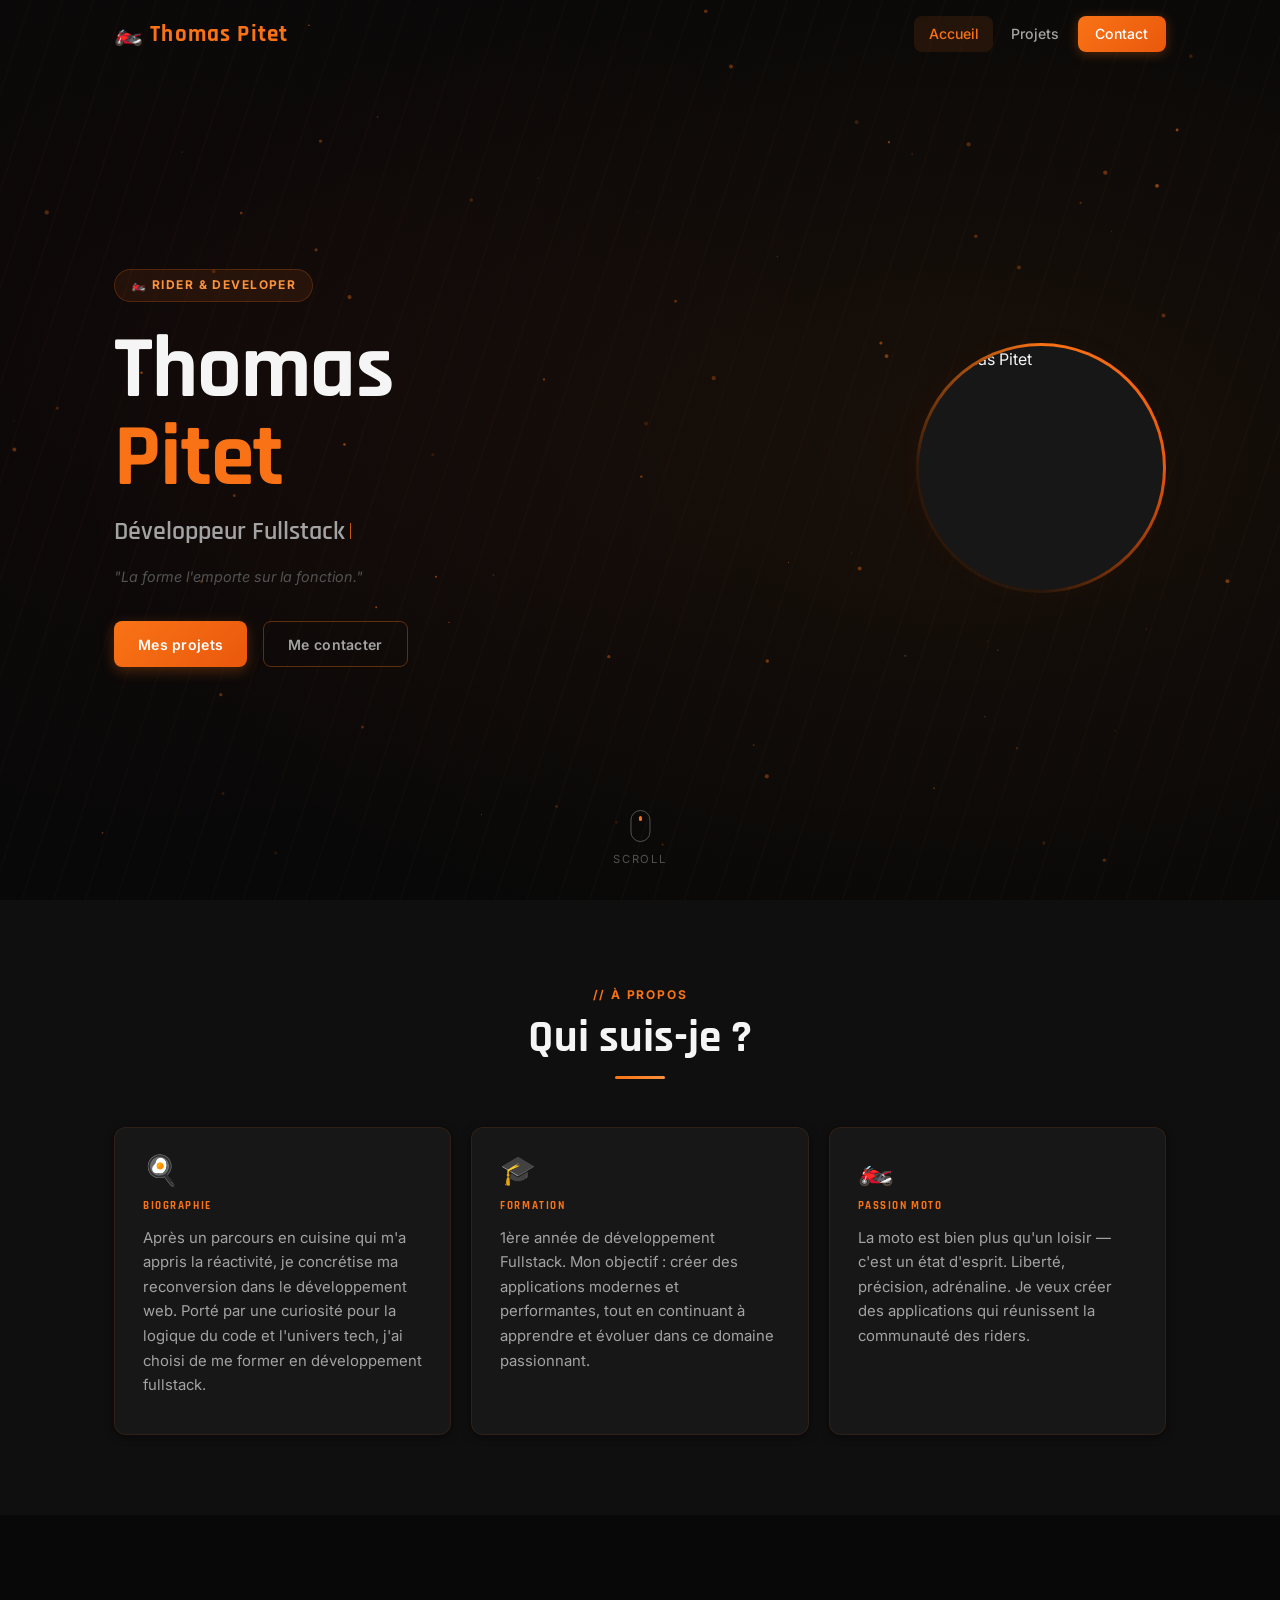
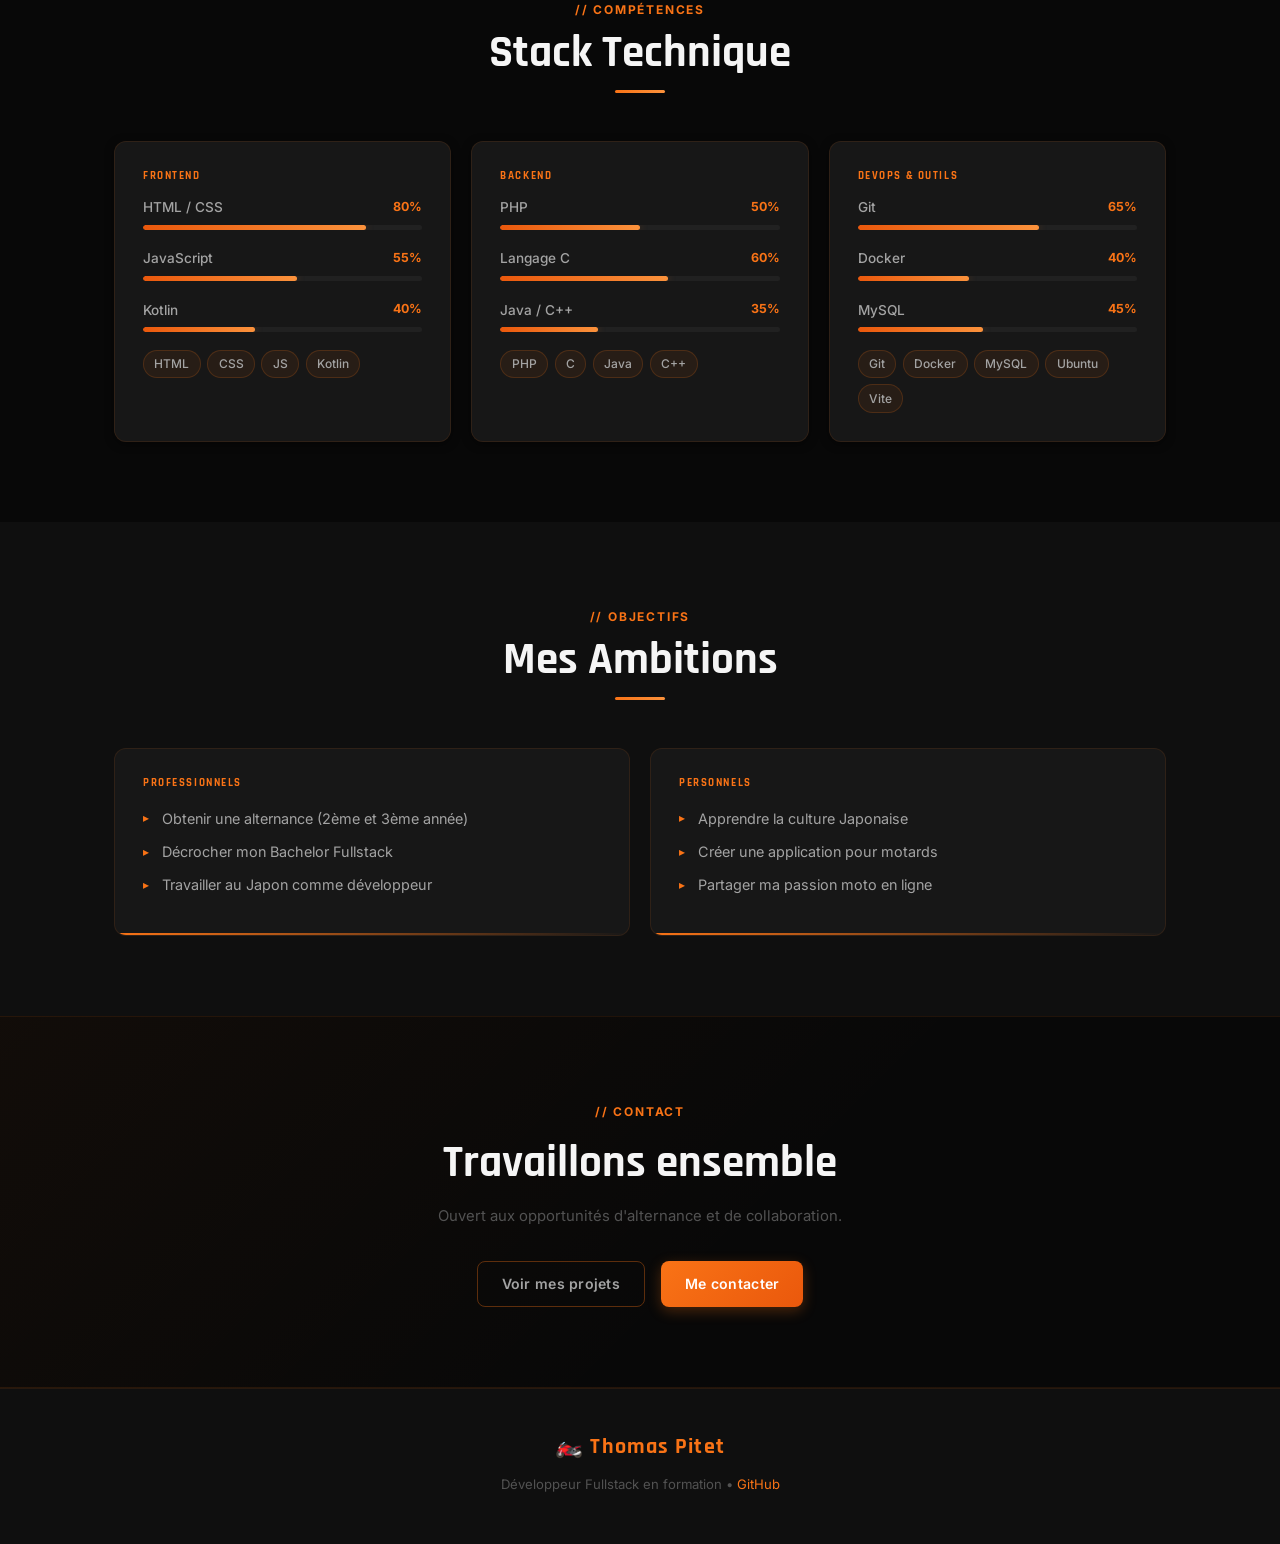
==== index.html @ 204278e8 "mise a jour avec IA" ====
<!DOCTYPE html>
<html lang="fr">
<head>
    <meta charset="utf-8" />
    <meta name="viewport" content="width=device-width, initial-scale=1" />
    <title>Thomas Pitet — Développeur Fullstack & Motard</title>
    <link rel="stylesheet" href="assets/css/style.css" />
</head>
<body>

<!-- LOADER -->
<div id="loader">
    <div class="loader-text">THOMAS.DEV</div>
    <div class="loader-bar-wrap"><div class="loader-bar-fill"></div></div>
</div>

<!-- NAVBAR -->
<nav id="navbar">
    <div class="nav-container">
        <a href="index.html" class="nav-logo">🏍️ Thomas Pitet</a>
        <div class="nav-links">
            <a href="index.html" class="nav-link active">Accueil</a>
            <a href="pages/projets.html" class="nav-link">Projets</a>
            <a href="pages/contact.html" class="nav-link nav-cta">Contact</a>
        </div>
        <button class="hamburger" aria-label="Menu">
            <span></span><span></span><span></span>
        </button>
    </div>
    <div class="mobile-menu">
        <a href="index.html" class="nav-link active">Accueil</a>
        <a href="pages/projets.html" class="nav-link">Projets</a>
        <a href="pages/contact.html" class="nav-link">Contact</a>
    </div>
</nav>

<!-- HERO -->
<section id="hero">
    <div class="hero-bg"></div>
    <div class="hero-bg-lines"></div>
    <canvas id="particles-canvas"></canvas>

    <div class="hero-inner">
        <div class="hero-content">
            <div class="hero-badge">🏍️ Rider &amp; Developer</div>
            <h1 class="hero-name">Thomas<br/><span class="accent">Pitet</span></h1>
            <p class="hero-subtitle">
                <span id="typewriter">Développeur Fullstack</span><span class="cursor-blink">|</span>
            </p>
            <p class="hero-quote">"La forme l'emporte sur la fonction."</p>
            <div class="hero-cta">
                <a href="pages/projets.html" class="btn btn-primary">Mes projets</a>
                <a href="pages/contact.html" class="btn btn-outline">Me contacter</a>
            </div>
        </div>
        <div class="hero-photo-col">
            <div class="hero-photo-ring">
                <div class="hero-photo-inner">
                    <img src="assets/img/thomas.jpg" alt="Thomas Pitet" />
                </div>
            </div>
        </div>
    </div>

    <div class="scroll-hint">
        <div class="scroll-mouse"></div>
        <span>Scroll</span>
    </div>
</section>

<!-- ABOUT -->
<section class="section section-alt">
    <div class="container">
        <div class="section-header reveal">
            <span class="section-tag">// À propos</span>
            <h2 class="section-title">Qui suis-je ?</h2>
            <div class="section-line"></div>
        </div>
        <div class="about-grid">
            <div class="card reveal reveal-delay-1">
                <div class="card-icon">🍳</div>
                <h3>Biographie</h3>
                <p>Après un parcours en cuisine qui m'a appris la réactivité, je concrétise ma reconversion dans le développement web. Porté par une curiosité pour la logique du code et l'univers tech, j'ai choisi de me former en développement fullstack.</p>
            </div>
            <div class="card reveal reveal-delay-2">
                <div class="card-icon">🎓</div>
                <h3>Formation</h3>
                <p>1ère année de développement Fullstack. Mon objectif : créer des applications modernes et performantes, tout en continuant à apprendre et évoluer dans ce domaine passionnant.</p>
            </div>
            <div class="card reveal reveal-delay-3">
                <div class="card-icon">🏍️</div>
                <h3>Passion Moto</h3>
                <p>La moto est bien plus qu'un loisir — c'est un état d'esprit. Liberté, précision, adrénaline. Je veux créer des applications qui réunissent la communauté des riders.</p>
            </div>
        </div>
    </div>
</section>

<!-- SKILLS -->
<section class="section">
    <div class="container">
        <div class="section-header reveal">
            <span class="section-tag">// Compétences</span>
            <h2 class="section-title">Stack Technique</h2>
            <div class="section-line"></div>
        </div>
        <div class="skills-grid">
            <div class="card reveal reveal-delay-1">
                <h3>Frontend</h3>
                <div class="skill-item">
                    <div class="skill-header"><span class="skill-label">HTML / CSS</span><span class="skill-pct">80%</span></div>
                    <div class="skill-track"><div class="skill-fill" data-pct="80"></div></div>
                </div>
                <div class="skill-item">
                    <div class="skill-header"><span class="skill-label">JavaScript</span><span class="skill-pct">55%</span></div>
                    <div class="skill-track"><div class="skill-fill" data-pct="55"></div></div>
                </div>
                <div class="skill-item">
                    <div class="skill-header"><span class="skill-label">Kotlin</span><span class="skill-pct">40%</span></div>
                    <div class="skill-track"><div class="skill-fill" data-pct="40"></div></div>
                </div>
                <div class="tech-tags">
                    <span class="tech-tag">HTML</span>
                    <span class="tech-tag">CSS</span>
                    <span class="tech-tag">JS</span>
                    <span class="tech-tag">Kotlin</span>
                </div>
            </div>
            <div class="card reveal reveal-delay-2">
                <h3>Backend</h3>
                <div class="skill-item">
                    <div class="skill-header"><span class="skill-label">PHP</span><span class="skill-pct">50%</span></div>
                    <div class="skill-track"><div class="skill-fill" data-pct="50"></div></div>
                </div>
                <div class="skill-item">
                    <div class="skill-header"><span class="skill-label">Langage C</span><span class="skill-pct">60%</span></div>
                    <div class="skill-track"><div class="skill-fill" data-pct="60"></div></div>
                </div>
                <div class="skill-item">
                    <div class="skill-header"><span class="skill-label">Java / C++</span><span class="skill-pct">35%</span></div>
                    <div class="skill-track"><div class="skill-fill" data-pct="35"></div></div>
                </div>
                <div class="tech-tags">
                    <span class="tech-tag">PHP</span>
                    <span class="tech-tag">C</span>
                    <span class="tech-tag">Java</span>
                    <span class="tech-tag">C++</span>
                </div>
            </div>
            <div class="card reveal reveal-delay-3">
                <h3>DevOps &amp; Outils</h3>
                <div class="skill-item">
                    <div class="skill-header"><span class="skill-label">Git</span><span class="skill-pct">65%</span></div>
                    <div class="skill-track"><div class="skill-fill" data-pct="65"></div></div>
                </div>
                <div class="skill-item">
                    <div class="skill-header"><span class="skill-label">Docker</span><span class="skill-pct">40%</span></div>
                    <div class="skill-track"><div class="skill-fill" data-pct="40"></div></div>
                </div>
                <div class="skill-item">
                    <div class="skill-header"><span class="skill-label">MySQL</span><span class="skill-pct">45%</span></div>
                    <div class="skill-track"><div class="skill-fill" data-pct="45"></div></div>
                </div>
                <div class="tech-tags">
                    <span class="tech-tag">Git</span>
                    <span class="tech-tag">Docker</span>
                    <span class="tech-tag">MySQL</span>
                    <span class="tech-tag">Ubuntu</span>
                    <span class="tech-tag">Vite</span>
                </div>
            </div>
        </div>
    </div>
</section>

<!-- OBJECTIVES -->
<section class="section section-alt">
    <div class="container">
        <div class="section-header reveal">
            <span class="section-tag">// Objectifs</span>
            <h2 class="section-title">Mes Ambitions</h2>
            <div class="section-line"></div>
        </div>
        <div class="objectives-grid">
            <div class="obj-card reveal reveal-delay-1">
                <h3>Professionnels</h3>
                <ul>
                    <li>Obtenir une alternance (2ème et 3ème année)</li>
                    <li>Décrocher mon Bachelor Fullstack</li>
                    <li>Travailler au Japon comme développeur</li>
                </ul>
            </div>
            <div class="obj-card reveal reveal-delay-2">
                <h3>Personnels</h3>
                <ul>
                    <li>Apprendre la culture Japonaise</li>
                    <li>Créer une application pour motards</li>
                    <li>Partager ma passion moto en ligne</li>
                </ul>
            </div>
        </div>
    </div>
</section>

<!-- CTA -->
<section class="cta-section">
    <div class="container reveal">
        <span class="section-tag">// Contact</span>
        <h2 class="section-title">Travaillons ensemble</h2>
        <p style="color:var(--text-faint); margin-top:0.5rem;">Ouvert aux opportunités d'alternance et de collaboration.</p>
        <div class="cta-actions">
            <a href="pages/projets.html" class="btn btn-outline">Voir mes projets</a>
            <a href="pages/contact.html" class="btn btn-primary">Me contacter</a>
        </div>
    </div>
</section>

<!-- FOOTER -->
<footer class="site-footer">
    <div class="container">
        <div class="footer-logo">🏍️ Thomas Pitet</div>
        <p class="footer-sub">Développeur Fullstack en formation &bull; <a href="https://github.com/ThomasPitet" target="_blank" rel="noopener">GitHub</a></p>
    </div>
</footer>

<script src="assets/js/loader.js"></script>
<script src="assets/js/navbar.js"></script>
<script src="assets/js/reveal.js"></script>
<script src="assets/js/skill-bars.js"></script>
<script src="assets/js/typewriter.js"></script>
<script src="assets/js/particles.js"></script>
<script src="assets/js/contact-form.js"></script>
</body>
</html>
---- assets/css/style.css ----
﻿/* ============================================================================
   IMPORT FONTS — Rajdhani (display bold) + Inter (body)
   ============================================================================ */
@import url('https://fonts.googleapis.com/css2?family=Rajdhani:wght@400;500;600;700&family=Inter:wght@300;400;500;600;700&display=swap');

/* ============================================================================
   CSS VARIABLES — Moto Influencer Theme
   ============================================================================ */
:root {
    --primary:       #f97316;
    --primary-dark:  #ea580c;
    --primary-light: #fb923c;
    --primary-glow:  rgba(249, 115, 22, 0.25);
    --secondary:     #dc2626;
    --bg:            #080808;
    --bg-2:          #0f0f0f;
    --surface:       #171717;
    --surface-2:     #212121;
    --border:        rgba(249, 115, 22, 0.1);
    --border-hover:  rgba(249, 115, 22, 0.45);
    --text:          #f5f5f5;
    --text-muted:    #a3a3a3;
    --text-faint:    #525252;
    --radius:        12px;
    --radius-sm:     8px;
    --shadow-sm:     0 2px 8px rgba(0, 0, 0, 0.5);
    --shadow-md:     0 8px 32px rgba(0, 0, 0, 0.6);
    --shadow-glow:   0 0 30px rgba(249, 115, 22, 0.18);
    --transition:    0.25s cubic-bezier(0.4, 0, 0.2, 1);
    --nav-height:    68px;
}

/* ============================================================================
   RESET & BASE
   ============================================================================ */
*, *::before, *::after { box-sizing: border-box; margin: 0; padding: 0; }
html { scroll-behavior: smooth; }
body {
    background: var(--bg); color: var(--text);
    font-family: 'Inter', 'Segoe UI', sans-serif;
    line-height: 1.65; overflow-x: hidden;
    -webkit-font-smoothing: antialiased;
}
img { max-width: 100%; height: auto; display: block; }
a { color: inherit; }
ul, ol { padding-left: 1.5rem; }
li { margin-bottom: 0.4rem; }
p { margin: 0.5rem 0; color: var(--text-muted); font-size: 0.93rem; }

/* ============================================================================
   CUSTOM CURSOR
   ============================================================================ */
#cursor-dot {
    position: fixed; top: 0; left: 0;
    width: 10px; height: 10px;
    background: var(--primary); border-radius: 50%;
    pointer-events: none; z-index: 9999;
    transform: translate(-50%, -50%);
    transition: transform 0.08s, width 0.2s, height 0.2s, opacity 0.2s;
}
#cursor-ring {
    position: fixed; top: 0; left: 0;
    width: 38px; height: 38px;
    border: 2px solid rgba(249, 115, 22, 0.45); border-radius: 50%;
    pointer-events: none; z-index: 9998;
    transform: translate(-50%, -50%);
    transition: transform 0.18s ease-out, width 0.2s, height 0.2s, border-color 0.2s, opacity 0.2s;
}
body.cursor-active, body.cursor-active a, body.cursor-active button, body.cursor-active .btn { cursor: none; }

/* ============================================================================
   PAGE LOADER
   ============================================================================ */
#loader {
    position: fixed; inset: 0; background: var(--bg); z-index: 9990;
    display: flex; align-items: center; justify-content: center;
    flex-direction: column; gap: 1.5rem;
    transition: opacity 0.5s ease, visibility 0.5s ease;
}
#loader.hidden { opacity: 0; visibility: hidden; pointer-events: none; }
.loader-text {
    font-family: 'Rajdhani', sans-serif;
    font-size: 2.8rem; font-weight: 700;
    color: var(--primary); letter-spacing: 0.15em;
}
.loader-bar-wrap { width: 180px; height: 3px; background: var(--surface-2); border-radius: 999px; overflow: hidden; }
.loader-bar-fill {
    height: 100%;
    background: linear-gradient(90deg, var(--primary-dark), var(--primary-light));
    border-radius: 999px; animation: loaderFill 1.1s ease forwards;
}
@keyframes loaderFill { from { width: 0; } to { width: 100%; } }

/* ============================================================================
   NAVBAR
   ============================================================================ */
#navbar {
    position: fixed; top: 0; left: 0; right: 0; height: var(--nav-height);
    z-index: 1000; transition: background var(--transition), box-shadow var(--transition);
}
#navbar.scrolled {
    background: rgba(8, 8, 8, 0.92);
    backdrop-filter: blur(14px); -webkit-backdrop-filter: blur(14px);
    box-shadow: 0 1px 0 var(--border);
}
.nav-container {
    max-width: 1100px; margin: 0 auto; padding: 0 1.5rem;
    height: 100%; display: flex; align-items: center; justify-content: space-between;
}
.nav-logo {
    font-family: 'Rajdhani', sans-serif; font-size: 1.45rem; font-weight: 700;
    color: var(--primary); text-decoration: none;
    display: flex; align-items: center; gap: 0.45rem;
    letter-spacing: 0.05em; transition: opacity var(--transition);
}
.nav-logo:hover { opacity: 0.85; }
.nav-links { display: flex; align-items: center; gap: 0.25rem; }
.nav-link {
    color: var(--text-muted); text-decoration: none;
    font-size: 0.88rem; font-weight: 500; padding: 0.4rem 0.9rem;
    border-radius: var(--radius-sm); position: relative;
    transition: color var(--transition), background var(--transition);
}
.nav-link:hover { color: var(--text); background: rgba(249, 115, 22, 0.08); }
.nav-link.active { color: var(--primary); background: rgba(249, 115, 22, 0.1); }
.nav-cta {
    background: linear-gradient(135deg, var(--primary), var(--primary-dark)) !important;
    color: white !important; padding: 0.4rem 1.1rem !important;
    box-shadow: 0 2px 12px rgba(249, 115, 22, 0.3);
}
.nav-cta:hover { filter: brightness(1.1); transform: translateY(-1px); }
.hamburger { display: none; flex-direction: column; gap: 5px; background: none; border: none; cursor: pointer; padding: 0.5rem; }
.hamburger span { width: 22px; height: 2px; background: var(--text-muted); border-radius: 2px; display: block; transition: all var(--transition); }
.hamburger.open span:nth-child(1) { transform: rotate(45deg) translate(5px, 5px); }
.hamburger.open span:nth-child(2) { opacity: 0; transform: translateX(-8px); }
.hamburger.open span:nth-child(3) { transform: rotate(-45deg) translate(5px, -5px); }
.mobile-menu {
    display: none; position: absolute; top: var(--nav-height); left: 0; right: 0;
    background: rgba(8, 8, 8, 0.97); backdrop-filter: blur(14px);
    border-bottom: 1px solid var(--border);
    padding: 1rem 1.5rem 1.5rem; flex-direction: column; gap: 0.3rem;
}
.mobile-menu.open { display: flex; }
.mobile-menu .nav-link { font-size: 1rem; padding: 0.65rem 1rem; }

/* ============================================================================
   HERO SECTION
   ============================================================================ */
#hero {
    min-height: 100vh; display: flex; align-items: center;
    position: relative; overflow: hidden; padding-top: var(--nav-height);
}
.hero-bg {
    position: absolute; inset: 0; pointer-events: none;
    background:
        radial-gradient(ellipse 70% 60% at 75% 50%, rgba(249, 115, 22, 0.07), transparent),
        radial-gradient(ellipse 50% 60% at 15% 40%, rgba(220, 38, 38, 0.04), transparent);
}
.hero-bg-lines {
    position: absolute; inset: 0;
    background-image: repeating-linear-gradient(
        108deg, transparent, transparent 28px,
        rgba(249, 115, 22, 0.018) 28px, rgba(249, 115, 22, 0.018) 30px
    );
}
#particles-canvas { position: absolute; inset: 0; width: 100%; height: 100%; pointer-events: none; }
.hero-inner {
    max-width: 1100px; margin: 0 auto; padding: 3rem 1.5rem 5rem;
    display: grid; grid-template-columns: 1fr auto;
    align-items: center; gap: 4rem; width: 100%; position: relative; z-index: 1;
}
.hero-badge {
    display: inline-flex; align-items: center; gap: 0.5rem;
    background: rgba(249, 115, 22, 0.09); border: 1px solid rgba(249, 115, 22, 0.22);
    color: var(--primary-light); padding: 0.35rem 1rem; border-radius: 999px;
    font-size: 0.75rem; font-weight: 700; text-transform: uppercase; letter-spacing: 0.12em;
    margin-bottom: 1.5rem; animation: fadeInDown 0.6s ease both;
}
.hero-name {
    font-family: 'Rajdhani', sans-serif;
    font-size: clamp(3rem, 8vw, 5.5rem); font-weight: 700;
    line-height: 1; color: var(--text); margin-bottom: 0.5rem;
    animation: fadeInDown 0.65s ease 0.1s both; letter-spacing: -0.01em;
}
.hero-name .accent { color: var(--primary); }
.hero-subtitle {
    font-family: 'Rajdhani', sans-serif;
    font-size: clamp(1.1rem, 3vw, 1.65rem); font-weight: 600;
    color: var(--text-muted); margin-bottom: 0.75rem; min-height: 2.4rem;
    animation: fadeInDown 0.65s ease 0.2s both;
    display: flex; align-items: center; gap: 0.2rem;
}
.cursor-blink { color: var(--primary); animation: blink 1s step-end infinite; font-weight: 300; }
@keyframes blink { 50% { opacity: 0; } }
.hero-quote {
    color: var(--text-faint) !important; font-style: italic;
    font-size: 0.9rem !important; margin-bottom: 2rem !important;
    animation: fadeInDown 0.65s ease 0.3s both;
}
.hero-cta { display: flex; gap: 1rem; flex-wrap: wrap; animation: fadeInDown 0.65s ease 0.4s both; }

.hero-photo-col { animation: fadeIn 0.9s ease 0.35s both; }
.hero-photo-ring {
    width: 250px; height: 250px; border-radius: 50%; padding: 3px;
    background: conic-gradient(
        var(--primary) 0deg, var(--primary-dark) 90deg,
        rgba(249, 115, 22, 0.08) 180deg, rgba(249, 115, 22, 0.08) 270deg,
        var(--primary) 360deg
    );
    animation: rotateBorder 6s linear infinite; position: relative;
}
.hero-photo-ring::after {
    content: ''; position: absolute; inset: -20px; border-radius: 50%;
    background: radial-gradient(circle, rgba(249, 115, 22, 0.12), transparent 70%);
    pointer-events: none; z-index: -1;
}
@keyframes rotateBorder { to { transform: rotate(360deg); } }
.hero-photo-inner {
    width: 100%; height: 100%; border-radius: 50%; overflow: hidden;
    background: var(--surface); animation: rotateBorderReverse 6s linear infinite;
}
@keyframes rotateBorderReverse { to { transform: rotate(-360deg); } }
.hero-photo-inner img { width: 100%; height: 100%; object-fit: cover; border-radius: 50%; }

.scroll-hint {
    position: absolute; bottom: 2rem; left: 50%; transform: translateX(-50%);
    display: flex; flex-direction: column; align-items: center; gap: 0.5rem;
    color: var(--text-faint); font-size: 0.7rem; text-transform: uppercase;
    letter-spacing: 0.15em; animation: fadeIn 1s ease 1.2s both; z-index: 1;
}
.scroll-mouse { width: 20px; height: 32px; border: 1.5px solid var(--text-faint); border-radius: 10px; position: relative; }
.scroll-mouse::after {
    content: ''; position: absolute; top: 5px; left: 50%; transform: translateX(-50%);
    width: 3px; height: 5px; background: var(--primary); border-radius: 2px;
    animation: scrollDot 1.6s ease infinite;
}
@keyframes scrollDot { 0% { opacity: 1; top: 5px; } 100% { opacity: 0; top: 18px; } }

/* ============================================================================
   LAYOUT
   ============================================================================ */
.container { max-width: 1100px; margin: 0 auto; padding: 0 1.5rem; }
.section { padding: 5rem 0; }
.section-alt { background: var(--bg-2); }
.section-header { text-align: center; margin-bottom: 3rem; }
.section-tag { display: inline-block; color: var(--primary); font-size: 0.75rem; font-weight: 700; text-transform: uppercase; letter-spacing: 0.15em; margin-bottom: 0.6rem; }
.section-title { font-family: 'Rajdhani', sans-serif; font-size: clamp(1.8rem, 4vw, 2.8rem); font-weight: 700; color: var(--text); line-height: 1.1; }
.section-line { width: 50px; height: 3px; margin: 0.75rem auto 0; background: linear-gradient(90deg, var(--primary), var(--primary-light)); border-radius: 2px; }

/* ============================================================================
   CARDS
   ============================================================================ */
.card {
    background: var(--surface); border: 1px solid var(--border);
    border-radius: var(--radius); padding: 1.75rem; box-shadow: var(--shadow-sm);
    transition: border-color var(--transition), box-shadow var(--transition), transform var(--transition);
    position: relative; overflow: hidden;
}
.card::after {
    content: ''; position: absolute; top: 0; left: 0; right: 0; height: 2px;
    background: linear-gradient(90deg, transparent, var(--primary), transparent);
    opacity: 0; transition: opacity var(--transition);
}
.card:hover { border-color: var(--border-hover); box-shadow: var(--shadow-glow); transform: translateY(-4px); }
.card:hover::after { opacity: 1; }
.card-icon { font-size: 1.8rem; margin-bottom: 1rem; line-height: 1; }
.card h3 { font-family: 'Rajdhani', sans-serif; font-size: 0.7rem; font-weight: 700; text-transform: uppercase; letter-spacing: 0.14em; color: var(--primary); margin-bottom: 0.75rem; }

/* Legacy card aliases */
.petit-cadre { background: var(--surface); border: 1px solid var(--border); border-radius: var(--radius); padding: 1.75rem; box-shadow: var(--shadow-sm); transition: border-color var(--transition), box-shadow var(--transition), transform var(--transition); position: relative; overflow: hidden; margin-bottom: 1rem; }
.petit-cadre:hover { border-color: var(--border-hover); box-shadow: var(--shadow-glow); transform: translateY(-4px); }
.petit-cadre h3 { font-family: 'Rajdhani', sans-serif; font-size: 0.7rem; font-weight: 700; text-transform: uppercase; letter-spacing: 0.14em; color: var(--primary); margin-bottom: 0.75rem; }
.gros-cadre { display: grid; grid-template-columns: repeat(auto-fit, minmax(250px, 1fr)); gap: 1.25rem; margin: 1.5rem 0; }
.skill-card { background: var(--surface); border: 1px solid var(--border); border-radius: var(--radius); padding: 1.75rem; box-shadow: var(--shadow-sm); }

/* ============================================================================
   ABOUT GRID
   ============================================================================ */
.about-grid { display: grid; grid-template-columns: repeat(auto-fit, minmax(300px, 1fr)); gap: 1.25rem; }

/* ============================================================================
   SKILLS
   ============================================================================ */
.skills-grid { display: grid; grid-template-columns: repeat(auto-fit, minmax(280px, 1fr)); gap: 1.25rem; }
.skill-item { margin-bottom: 1.1rem; }
.skill-header { display: flex; justify-content: space-between; align-items: center; margin-bottom: 0.4rem; }
.skill-label { font-size: 0.85rem; font-weight: 500; color: var(--text-muted); }
.skill-pct { font-size: 0.78rem; font-weight: 700; color: var(--primary); }
.skill-track { height: 5px; background: var(--surface-2); border-radius: 999px; overflow: hidden; }
.skill-fill { height: 100%; background: linear-gradient(90deg, var(--primary-dark), var(--primary-light)); border-radius: 999px; width: 0%; transition: width 1.3s cubic-bezier(0.4, 0, 0.2, 1); box-shadow: 0 0 8px var(--primary-glow); }
.tech-tags { display: flex; flex-wrap: wrap; gap: 0.4rem; margin-top: 1rem; }
.tech-tag { background: rgba(249, 115, 22, 0.07); border: 1px solid rgba(249, 115, 22, 0.18); color: var(--text-muted); padding: 0.2rem 0.65rem; border-radius: 999px; font-size: 0.75rem; font-weight: 500; transition: all var(--transition); }
.tech-tag:hover { background: rgba(249, 115, 22, 0.15); color: var(--primary-light); border-color: rgba(249, 115, 22, 0.4); }

/* ============================================================================
   OBJECTIVES
   ============================================================================ */
.objectives-grid { display: grid; grid-template-columns: repeat(auto-fit, minmax(300px, 1fr)); gap: 1.25rem; }
.objectives-container { display: grid; grid-template-columns: repeat(auto-fit, minmax(300px, 1fr)); gap: 1.25rem; margin: 1.5rem 0; }

.obj-card, .objective-section {
    background: var(--surface); border: 1px solid var(--border);
    border-radius: var(--radius); padding: 1.75rem;
    position: relative; overflow: hidden; transition: all var(--transition);
}
.obj-card::before, .objective-section::before { content: ''; position: absolute; bottom: 0; left: 0; right: 0; height: 2px; background: linear-gradient(90deg, var(--primary), transparent); }
.obj-card:hover, .objective-section:hover { border-color: var(--border-hover); box-shadow: var(--shadow-glow); transform: translateY(-4px); }
.obj-card h3, .objective-section h3 { font-family: 'Rajdhani', sans-serif; font-size: 0.7rem; font-weight: 700; text-transform: uppercase; letter-spacing: 0.14em; color: var(--primary); margin-bottom: 1rem; }
.obj-card ul, .objective-section ul { list-style: none; padding: 0; }
.obj-card li, .objective-section li { color: var(--text-muted); font-size: 0.9rem; margin-bottom: 0.6rem; padding-left: 1.2rem; position: relative; }
.obj-card li::before, .objective-section li::before { content: '▸'; position: absolute; left: 0; color: var(--primary); font-size: 0.75rem; top: 0.1rem; }

/* ============================================================================
   CTA SECTION
   ============================================================================ */
.cta-section { padding: 5rem 0; text-align: center; background: linear-gradient(135deg, rgba(249, 115, 22, 0.04) 0%, transparent 60%); border-top: 1px solid var(--border); border-bottom: 1px solid var(--border); }
.cta-section .section-title { text-align: center; margin: 0.5rem 0 1rem; }
.cta-actions { display: flex; gap: 1rem; justify-content: center; flex-wrap: wrap; margin-top: 2rem; }

/* ============================================================================
   PAGE HERO (inner pages)
   ============================================================================ */
.page-hero {
    padding: calc(var(--nav-height) + 3.5rem) 0 3rem; text-align: center;
    background: linear-gradient(180deg, rgba(249, 115, 22, 0.04), transparent);
    border-bottom: 1px solid var(--border); position: relative; overflow: hidden; margin-bottom: 3rem;
}
.page-hero::before { content: ''; position: absolute; inset: 0; background-image: repeating-linear-gradient(108deg, transparent, transparent 28px, rgba(249, 115, 22, 0.012) 28px, rgba(249, 115, 22, 0.012) 30px); pointer-events: none; }
.page-hero h1 { font-family: 'Rajdhani', sans-serif; font-size: clamp(2.2rem, 5vw, 3.5rem); font-weight: 700; color: var(--text); position: relative; z-index: 1; margin-bottom: 0.5rem; }
.page-hero h1 span { color: var(--primary); }
.page-hero p { color: var(--text-muted) !important; font-size: 1rem !important; position: relative; z-index: 1; }

.profile-section { display: flex; align-items: center; gap: 1.5rem; padding: 2rem 2.5rem; background: linear-gradient(135deg, var(--surface) 0%, var(--surface-2) 100%); border: 1px solid var(--border); border-radius: var(--radius); margin-bottom: 1.5rem; box-shadow: var(--shadow-sm); position: relative; overflow: hidden; }
.profile-section::before { content: ''; position: absolute; inset: 0; background: radial-gradient(ellipse 60% 80% at 0% 50%, rgba(249,115,22,0.1), transparent); pointer-events: none; }
.profile-image { width: 100px; height: 100px; border-radius: 50%; object-fit: cover; border: 2px solid var(--primary); flex-shrink: 0; box-shadow: 0 0 0 4px rgba(249, 115, 22, 0.15); }

/* ============================================================================
   BUTTONS
   ============================================================================ */
.btn {
    display: inline-flex; align-items: center; gap: 0.4rem;
    padding: 0.65rem 1.5rem; border-radius: var(--radius-sm);
    font-weight: 600; font-size: 0.88rem; font-family: inherit;
    text-decoration: none; border: none; cursor: pointer;
    transition: all var(--transition); letter-spacing: 0.02em;
    position: relative; overflow: hidden;
    background: linear-gradient(135deg, var(--primary), var(--primary-dark));
    color: #fff; box-shadow: 0 4px 14px rgba(249, 115, 22, 0.28);
}
.btn:hover { transform: translateY(-2px); box-shadow: 0 8px 22px rgba(249, 115, 22, 0.42); filter: brightness(1.08); }
.btn:active { transform: translateY(0); filter: none; }
.btn-primary { background: linear-gradient(135deg, var(--primary), var(--primary-dark)); color: #fff; box-shadow: 0 4px 14px rgba(249, 115, 22, 0.28); }
.btn-primary:hover { transform: translateY(-2px); box-shadow: 0 8px 22px rgba(249, 115, 22, 0.42); filter: brightness(1.08); }
.btn-outline { background: transparent; color: var(--text-muted); border: 1px solid rgba(249, 115, 22, 0.35); box-shadow: none; filter: none; }
.btn-outline:hover { background: rgba(249, 115, 22, 0.08); color: var(--text); border-color: var(--primary); transform: translateY(-2px); box-shadow: 0 0 20px rgba(249, 115, 22, 0.12); filter: none; }
.btn-sm { padding: 0.45rem 1rem; font-size: 0.82rem; }

/* ============================================================================
   PROJECTS PAGE
   ============================================================================ */
.projects-grid { display: grid; grid-template-columns: repeat(auto-fill, minmax(280px, 1fr)); gap: 1.25rem; margin: 2.5rem 0; }
.project-card { background: var(--surface); border: 1px solid var(--border); border-radius: var(--radius); padding: 1.75rem; transition: all var(--transition); display: flex; flex-direction: column; position: relative; overflow: hidden; }
.project-card::before { content: ''; position: absolute; top: 0; left: 0; width: 3px; height: 0%; background: linear-gradient(180deg, var(--primary), var(--primary-dark)); transition: height 0.4s ease; }
.project-card:hover { border-color: var(--border-hover); transform: translateY(-4px); box-shadow: var(--shadow-glow); }
.project-card:hover::before { height: 100%; }
.project-tag { display: inline-block; background: rgba(249, 115, 22, 0.09); border: 1px solid rgba(249, 115, 22, 0.2); color: var(--primary); padding: 0.18rem 0.6rem; border-radius: 4px; font-size: 0.68rem; font-weight: 700; text-transform: uppercase; letter-spacing: 0.1em; margin-bottom: 0.75rem; }
.project-title { font-family: 'Rajdhani', sans-serif; font-size: 1.2rem; font-weight: 700; color: var(--text); margin-bottom: 0.5rem; line-height: 1.2; }
.project-card p { flex: 1; margin-bottom: 1.25rem; }
.project-card .btn { align-self: flex-start; }

/* ============================================================================
   CONTACT PAGE
   ============================================================================ */
.contact-layout { display: grid; grid-template-columns: 1fr 1.6fr; gap: 2rem; align-items: start; max-width: 900px; margin: 0 auto 4rem; }
.contact-info-card, .contact-form-card { background: var(--surface); border: 1px solid var(--border); border-radius: var(--radius); padding: 1.75rem; }
.contact-info-card { position: sticky; top: calc(var(--nav-height) + 1.5rem); }
.contact-info-card h3, .contact-form-card h3 { font-family: 'Rajdhani', sans-serif; font-size: 0.7rem; font-weight: 700; text-transform: uppercase; letter-spacing: 0.14em; color: var(--primary); margin-bottom: 1.25rem; }
.contact-form-card h3 { margin-bottom: 1.5rem; }
.contact-item { display: flex; align-items: center; gap: 0.85rem; padding: 0.75rem 0; border-bottom: 1px solid var(--border); color: var(--text-muted); text-decoration: none; font-size: 0.88rem; transition: all var(--transition); }
.contact-item:last-child { border-bottom: none; }
.contact-item:hover { color: var(--primary); padding-left: 0.25rem; }
.contact-item-icon { width: 34px; height: 34px; border-radius: var(--radius-sm); background: rgba(249, 115, 22, 0.1); display: flex; align-items: center; justify-content: center; font-size: 0.95rem; flex-shrink: 0; transition: background var(--transition); }
.contact-item:hover .contact-item-icon { background: rgba(249, 115, 22, 0.2); }

.form-group { margin-bottom: 1.25rem; }
.form-group label { display: block; margin-bottom: 0.35rem; color: var(--text-muted); font-weight: 500; font-size: 0.8rem; letter-spacing: 0.06em; text-transform: uppercase; }
.form-group input, .form-group textarea { width: 100%; padding: 0.7rem 1rem; border: 1px solid var(--border); border-radius: var(--radius-sm); background: var(--bg-2); color: var(--text); font-size: 0.93rem; font-family: inherit; transition: all var(--transition); outline: none; }
.form-group input::placeholder, .form-group textarea::placeholder { color: var(--text-faint); }
.form-group input:focus, .form-group textarea:focus { border-color: var(--primary); background: var(--surface-2); box-shadow: 0 0 0 3px var(--primary-glow); }
.form-group textarea { min-height: 140px; resize: vertical; }
.form-success { background: rgba(34, 197, 94, 0.1); border: 1px solid rgba(34, 197, 94, 0.3); color: #4ade80; border-radius: var(--radius-sm); padding: 1rem 1.25rem; margin-bottom: 1rem; font-size: 0.9rem; display: none; }
.form-success.show { display: block; }

/* Legacy contact */
.contact-container { max-width: 800px; margin: 0 auto; }
.contact-info { background: var(--surface); padding: 1.5rem 1.75rem; border: 1px solid var(--border); border-radius: var(--radius); margin-bottom: 1rem; }
.contact-info a { color: var(--text-muted); text-decoration: none; display: inline-flex; align-items: center; gap: 0.35rem; padding: 0.45rem 1rem; margin: 0.3rem 0.4rem 0.3rem 0; border: 1px solid var(--border); border-radius: 999px; transition: all var(--transition); font-weight: 500; font-size: 0.875rem; background: var(--bg-2); }
.contact-info a:hover { border-color: var(--border-hover); color: var(--text); }
.contact-form { background: var(--surface); padding: 2rem 2.5rem; border: 1px solid var(--border); border-radius: var(--radius); }

/* ============================================================================
   FOOTER
   ============================================================================ */
.site-footer { background: var(--bg-2); border-top: 1px solid var(--border); padding: 2.5rem 0; text-align: center; }
.footer-logo { font-family: 'Rajdhani', sans-serif; font-size: 1.4rem; font-weight: 700; color: var(--primary); margin-bottom: 0.5rem; letter-spacing: 0.05em; }
.footer-sub { color: var(--text-faint) !important; font-size: 0.82rem !important; }
.footer-sub a { color: var(--primary); text-decoration: none; }
.footer-sub a:hover { text-decoration: underline; }

/* ============================================================================
   SCROLL REVEAL
   ============================================================================ */
.reveal { opacity: 0; transform: translateY(32px); transition: opacity 0.65s ease, transform 0.65s ease; }
.reveal.visible { opacity: 1; transform: translateY(0); }
.reveal-delay-1 { transition-delay: 0.12s; }
.reveal-delay-2 { transition-delay: 0.24s; }
.reveal-delay-3 { transition-delay: 0.36s; }

/* ============================================================================
   KEYFRAMES
   ============================================================================ */
@keyframes fadeInDown { from { opacity: 0; transform: translateY(-20px); } to { opacity: 1; transform: translateY(0); } }
@keyframes fadeIn { from { opacity: 0; } to { opacity: 1; } }

/* ============================================================================
   MISC LEGACY
   ============================================================================ */
h1 { font-family: 'Rajdhani', sans-serif; font-size: 2rem; font-weight: 700; color: var(--text); line-height: 1.2; }
h2 { font-family: 'Rajdhani', sans-serif; font-size: 1.4rem; font-weight: 600; color: var(--text); margin-bottom: 0.5rem; line-height: 1.2; }
h3 { color: var(--primary); font-size: 0.85rem; font-weight: 600; margin-bottom: 0.5rem; line-height: 1.2; }
ul { color: var(--text-muted); }
li { color: var(--text-muted); }
.numagique { display: flex; flex-direction: column; align-items: center; }

/* ============================================================================
   RESPONSIVE
   ============================================================================ */
@media (max-width: 900px) { .contact-layout { grid-template-columns: 1fr; } .contact-info-card { position: static; } }
@media (max-width: 768px) { .nav-links { display: none; } .hamburger { display: flex; } .hero-inner { grid-template-columns: 1fr; text-align: center; gap: 2.5rem; } .hero-photo-col { order: -1; } .hero-photo-ring { width: 190px; height: 190px; margin: 0 auto; } .hero-cta { justify-content: center; } :root { --nav-height: 60px; } }
@media (max-width: 480px) { .hero-cta { flex-direction: column; align-items: center; } .section { padding: 3.5rem 0; } .cta-actions { flex-direction: column; align-items: center; } }
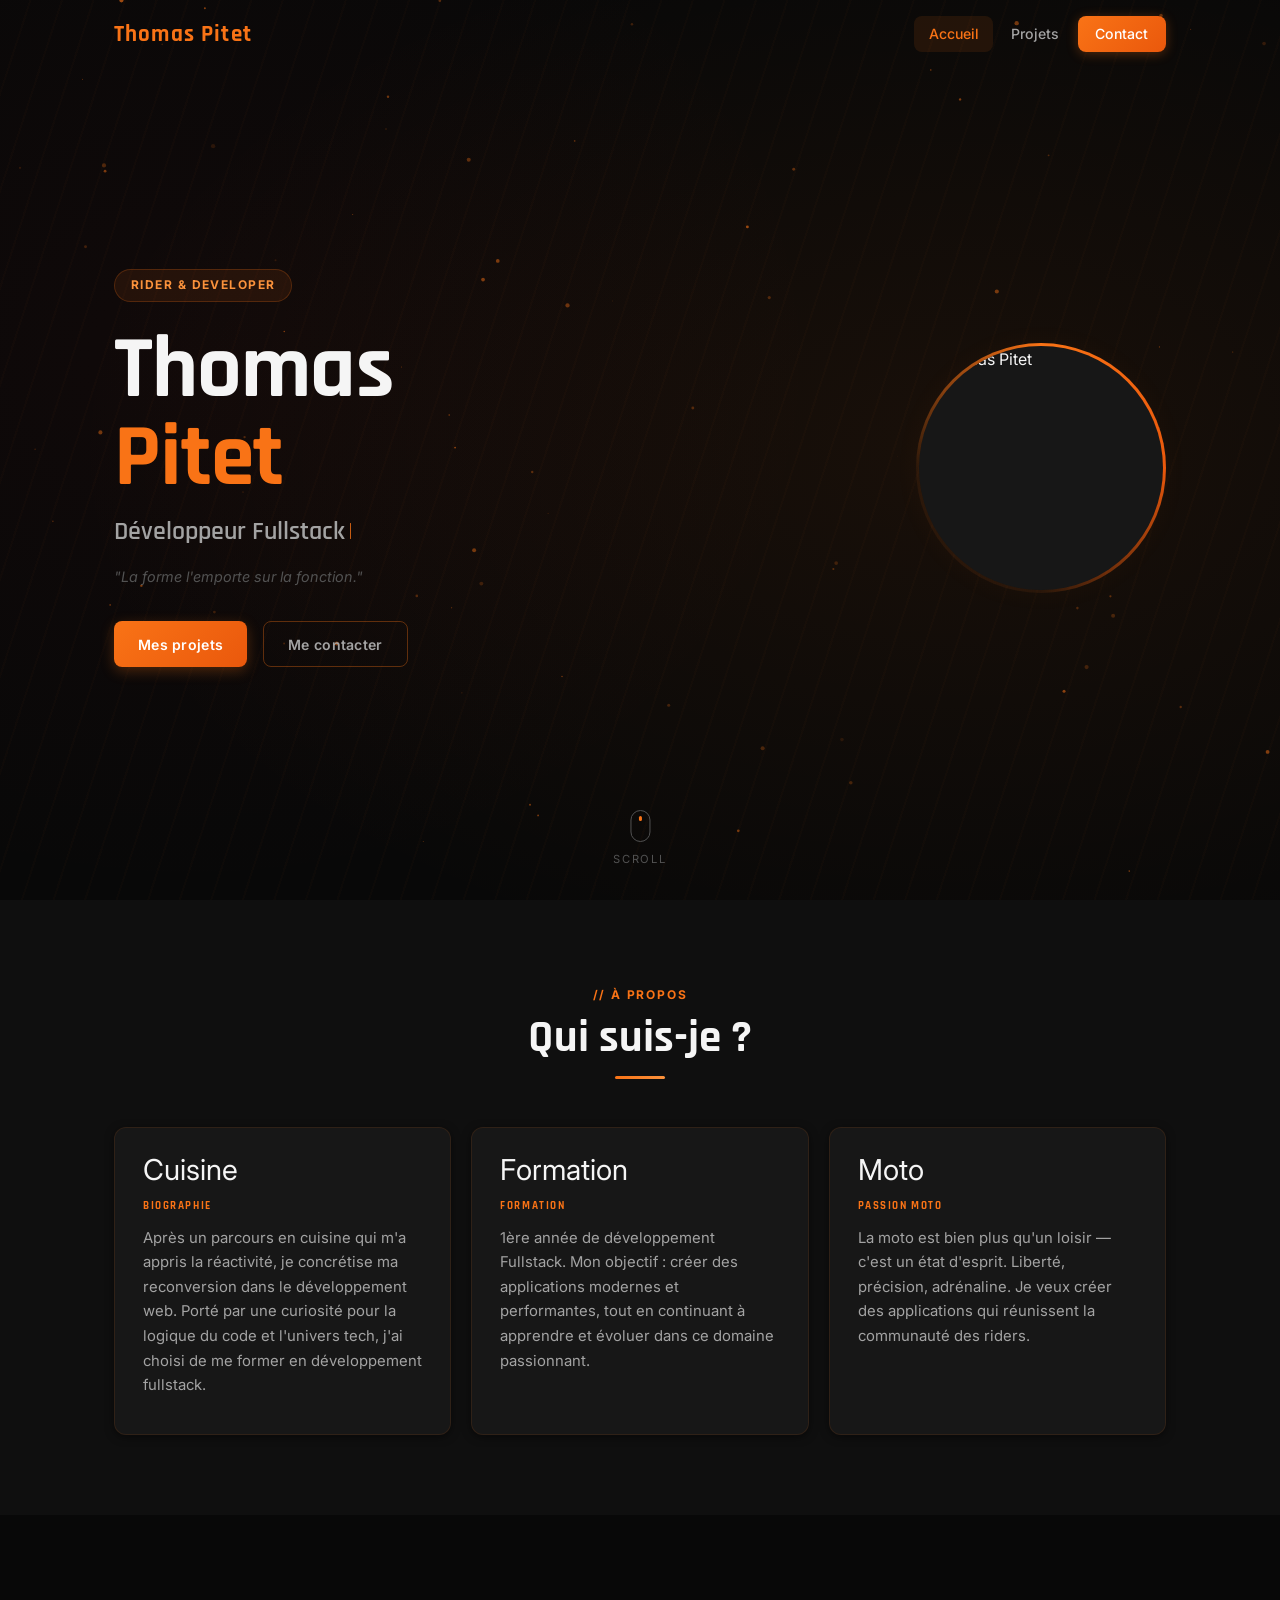
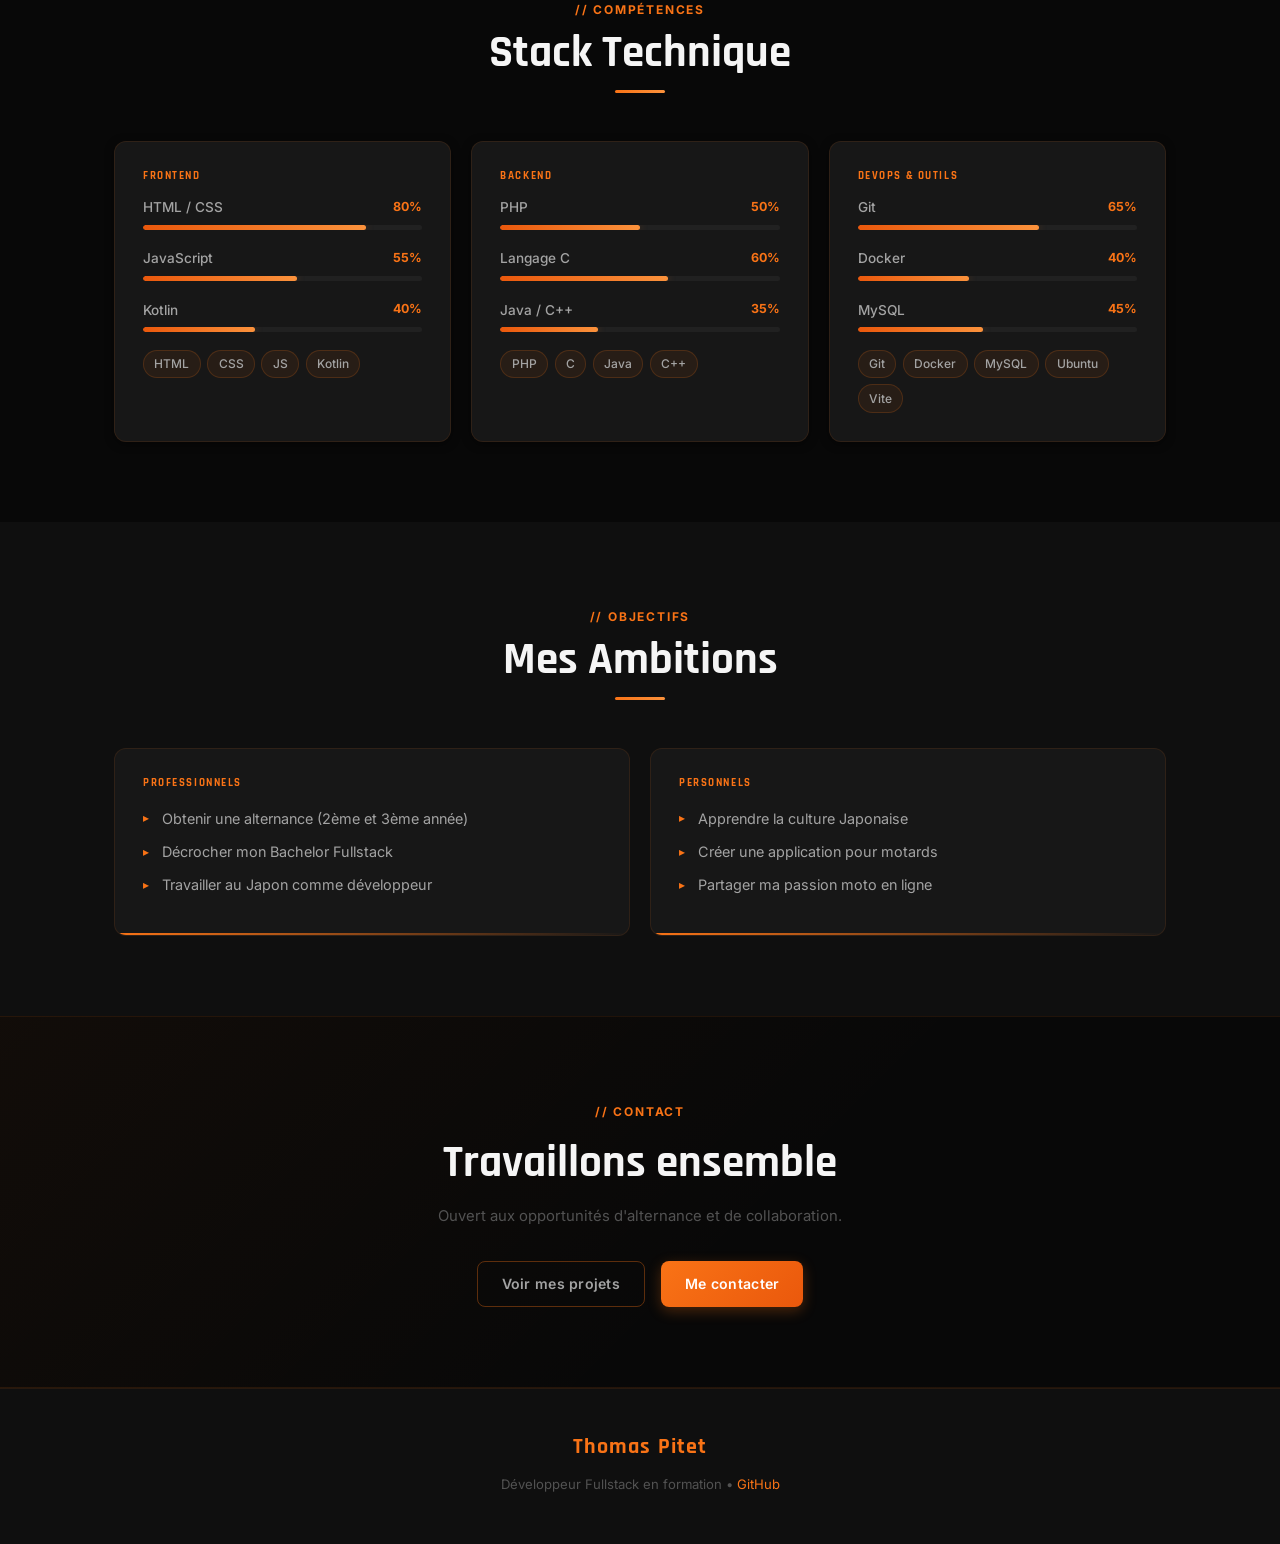
==== commit a73d9317: "style: suppression des emojis dans tout le projet" ====
--- a/index.html
+++ b/index.html
@@ -17,7 +17,7 @@
 <!-- NAVBAR -->
 <nav id="navbar">
     <div class="nav-container">
-        <a href="index.html" class="nav-logo">🏍️ Thomas Pitet</a>
+        <a href="index.html" class="nav-logo">Thomas Pitet</a>
         <div class="nav-links">
             <a href="index.html" class="nav-link active">Accueil</a>
             <a href="pages/projets.html" class="nav-link">Projets</a>
@@ -42,7 +42,7 @@
 
     <div class="hero-inner">
         <div class="hero-content">
-            <div class="hero-badge">🏍️ Rider &amp; Developer</div>
+            <div class="hero-badge">Rider &amp; Developer</div>
             <h1 class="hero-name">Thomas<br/><span class="accent">Pitet</span></h1>
             <p class="hero-subtitle">
                 <span id="typewriter">Développeur Fullstack</span><span class="cursor-blink">|</span>
@@ -78,17 +78,17 @@
         </div>
         <div class="about-grid">
             <div class="card reveal reveal-delay-1">
-                <div class="card-icon">🍳</div>
+                <div class="card-icon">Cuisine</div>
                 <h3>Biographie</h3>
                 <p>Après un parcours en cuisine qui m'a appris la réactivité, je concrétise ma reconversion dans le développement web. Porté par une curiosité pour la logique du code et l'univers tech, j'ai choisi de me former en développement fullstack.</p>
             </div>
             <div class="card reveal reveal-delay-2">
-                <div class="card-icon">🎓</div>
+                <div class="card-icon">Formation</div>
                 <h3>Formation</h3>
                 <p>1ère année de développement Fullstack. Mon objectif : créer des applications modernes et performantes, tout en continuant à apprendre et évoluer dans ce domaine passionnant.</p>
             </div>
             <div class="card reveal reveal-delay-3">
-                <div class="card-icon">🏍️</div>
+                <div class="card-icon">Moto</div>
                 <h3>Passion Moto</h3>
                 <p>La moto est bien plus qu'un loisir — c'est un état d'esprit. Liberté, précision, adrénaline. Je veux créer des applications qui réunissent la communauté des riders.</p>
             </div>
@@ -218,7 +218,7 @@
 <!-- FOOTER -->
 <footer class="site-footer">
     <div class="container">
-        <div class="footer-logo">🏍️ Thomas Pitet</div>
+        <div class="footer-logo">Thomas Pitet</div>
         <p class="footer-sub">Développeur Fullstack en formation &bull; <a href="https://github.com/ThomasPitet" target="_blank" rel="noopener">GitHub</a></p>
     </div>
 </footer>
